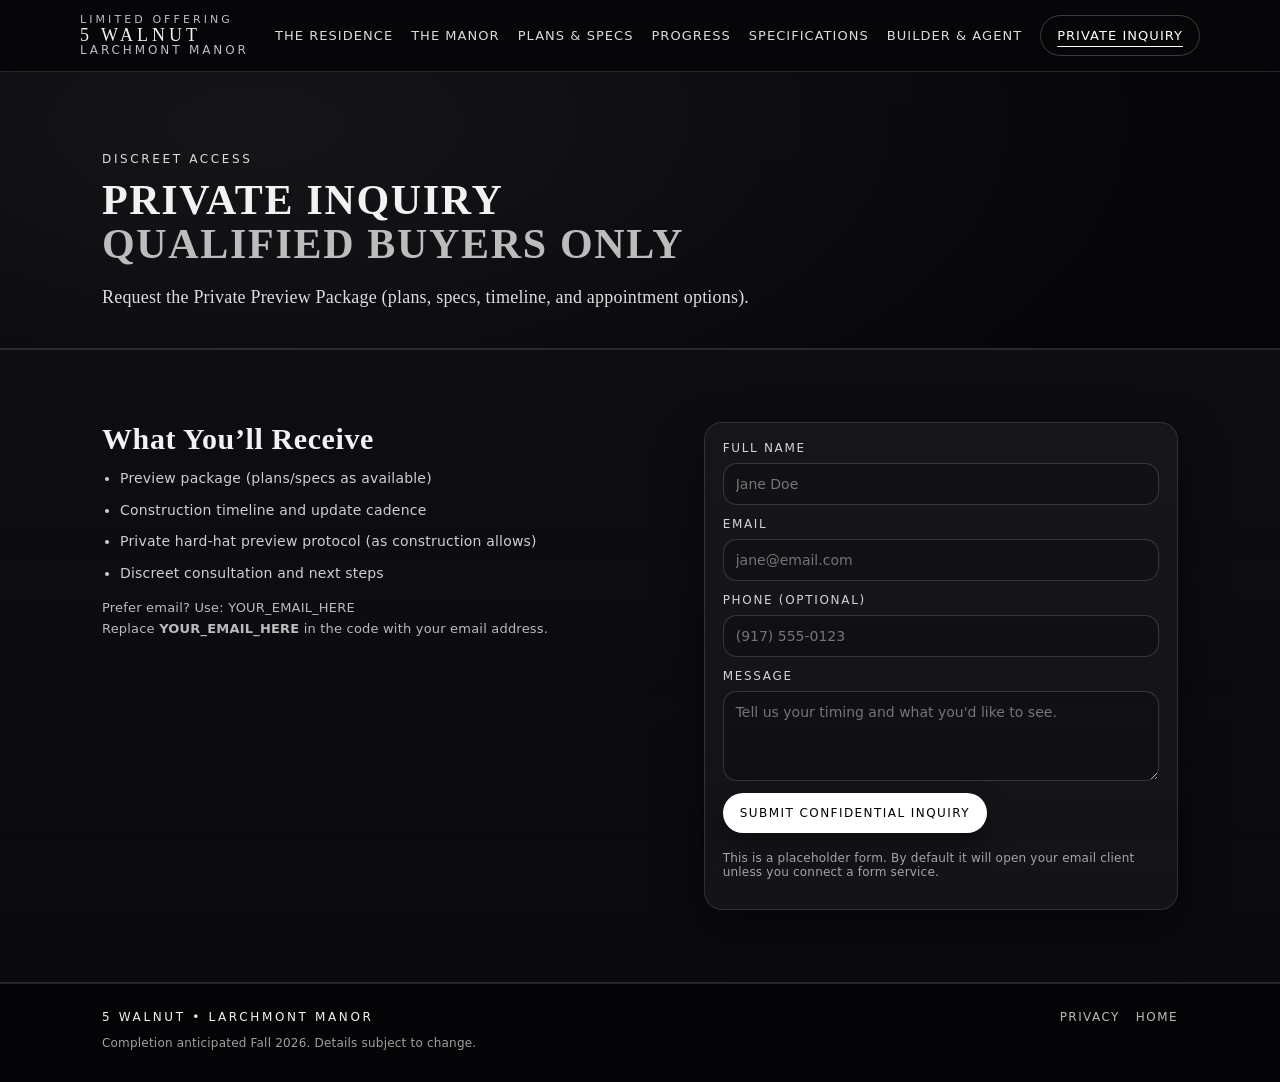
==== inquire.html @ 37d1fdce "Added 5 Walnut Files." ====
<!doctype html>
<html lang="en">
<head>
  <meta charset="utf-8" />
  <meta name="viewport" content="width=device-width, initial-scale=1" />
  <title>Private Inquiry | 5 Walnut | Larchmont Manor</title>
  <meta name="description" content="Request the private preview package for 5 Walnut. Discreet inquiry for qualified buyers." />
  <link rel="icon" href="assets/img/favicon.png" />
  <link rel="stylesheet" href="assets/css/styles.css" />
</head>
<body>
<header class="header">
  <div class="container nav">
    <a class="brand" href="index.html">
      <span class="brand__kicker">Limited Offering</span>
      <span class="brand__name">5 WALNUT</span>
      <span class="brand__sub">Larchmont Manor</span>
    </a>
    <button class="nav__toggle" aria-label="Open menu" aria-expanded="false"><span></span><span></span><span></span></button>
    <nav class="nav__links" aria-label="Primary">
      <a href="residence.html">The Residence</a>
      <a href="larchmont-manor.html">The Manor</a>
      <a href="plans.html">Plans & Specs</a>
      <a href="progress.html">Progress</a>
      <a href="specifications.html">Specifications</a>
      <a href="team.html">Builder & Agent</a>	  
      <a class="is-active btn btn--ghost" href="inquire.html">Private Inquiry</a>
    </nav>
  </div>
</header>

<main id="main">
  <section class="pagehero">
    <div class="container">
      <p class="eyebrow">Discreet Access</p>
      <h1>PRIVATE INQUIRY<br><span class="muted">QUALIFIED BUYERS ONLY</span></h1>
      <p class="lead">
        Request the Private Preview Package (plans, specs, timeline, and appointment options).
      </p>
    </div>
  </section>

  <section class="section section--dark">
    <div class="container grid grid--2">
      <div>
        <h2>What You’ll Receive</h2>
        <ul class="bullets">
          <li>Preview package (plans/specs as available)</li>
          <li>Construction timeline and update cadence</li>
          <li>Private hard-hat preview protocol (as construction allows)</li>
          <li>Discreet consultation and next steps</li>
        </ul>

        <p class="subtle">
          Prefer email? Use: <a class="link" href="mailto:YOUR_EMAIL_HERE?subject=5%20Walnut%20Private%20Preview%20Request">YOUR_EMAIL_HERE</a>
          <br/>Replace <strong>YOUR_EMAIL_HERE</strong> in the code with your email address.
        </p>
      </div>

      <div class="formcard">
        <!-- Placeholder form. Option A (simple): mailto. Option B: Formspree/other endpoint. -->
        <form class="form" id="inquiryForm">
          <label>
            Full Name
            <input required name="name" type="text" placeholder="Jane Doe" />
          </label>

          <label>
            Email
            <input required name="email" type="email" placeholder="jane@email.com" />
          </label>

          <label>
            Phone (optional)
            <input name="phone" type="tel" placeholder="(917) 555-0123" />
          </label>

          <label>
            Message
            <textarea name="message" rows="4" placeholder="Tell us your timing and what you'd like to see."></textarea>
          </label>

          <button class="btn" type="submit">Submit Confidential Inquiry</button>

          <p class="fineprint">
            This is a placeholder form. By default it will open your email client unless you connect a form service.
          </p>
        </form>
      </div>
    </div>
  </section>
</main>

<footer class="footer">
  <div class="container footer__grid">
    <div>
      <div class="footer__brand">5 WALNUT • LARCHMONT MANOR</div>
      <div class="footer__fine">Completion anticipated Fall 2026. Details subject to change.</div>
    </div>
    <div class="footer__links">
      <a href="privacy.html">Privacy</a>
      <a href="index.html">Home</a>
    </div>
  </div>
</footer>

<script src="assets/js/main.js"></script>
</body>
</html>
---- assets/css/styles.css ----
:root{
  --bg:#07070a;
  --bg2:#0d0d12;
  --fg:#f2f2f2;
  --muted:#bdbdc7;
  --line:rgba(255,255,255,.12);
  --glass:rgba(255,255,255,.06);
  --accent:#ffffff;
  --max:1120px;
  --radius:18px;
  --shadow:0 18px 50px rgba(0,0,0,.45);
}

*{box-sizing:border-box}
html,body{height:100%}
body{
  margin:0;
  font-family: ui-serif, "Georgia", "Times New Roman", serif;
  background:linear-gradient(180deg,var(--bg), #06060a 55%, #05050a);
  color:var(--fg);
  letter-spacing:.2px;
}

a{color:inherit;text-decoration:none}
img{max-width:100%;display:block}
.skip{position:absolute;left:-999px;top:auto;width:1px;height:1px;overflow:hidden}
.skip:focus{left:16px;top:16px;width:auto;height:auto;background:#fff;color:#000;padding:10px;border-radius:10px;z-index:99}

.container{max-width:var(--max);margin:0 auto;padding:0 22px}
.header{
  position:sticky;top:0;z-index:50;
  background:rgba(7,7,10,.66);
  backdrop-filter: blur(10px);
  border-bottom:1px solid var(--line);
}
.nav{display:flex;align-items:center;justify-content:space-between;gap:18px;padding:14px 0}
.brand{display:grid;line-height:1.05}
.brand__kicker{font-family: ui-sans-serif, system-ui, -apple-system, Segoe UI, Roboto, Arial; font-size:11px; letter-spacing:.28em; text-transform:uppercase; color:var(--muted)}
.brand__name{font-size:18px; letter-spacing:.22em; text-transform:uppercase}
.brand__sub{font-family: ui-sans-serif, system-ui, -apple-system, Segoe UI, Roboto, Arial; font-size:12px; letter-spacing:.24em; text-transform:uppercase; color:var(--muted)}

.nav__links{display:flex;align-items:center;gap:18px}
.nav__links a{font-family: ui-sans-serif, system-ui, -apple-system, Segoe UI, Roboto, Arial; font-size:13px; letter-spacing:.08em; text-transform:uppercase; color:rgba(255,255,255,.86)}
.nav__links a:hover{color:#fff}
.nav__links .is-active{color:#fff;text-decoration:underline;text-underline-offset:6px}

.nav__toggle{
  display:none;background:transparent;border:0;color:#fff;padding:10px;border-radius:12px
}
.nav__toggle span{display:block;width:24px;height:2px;background:#fff;margin:5px 0;border-radius:2px}

.btn{
  display:inline-flex;align-items:center;justify-content:center;gap:10px;
  padding:12px 16px;border-radius:999px;
  border:1px solid rgba(255,255,255,.22);
  background:#fff;color:#000;
  font-family: ui-sans-serif, system-ui, -apple-system, Segoe UI, Roboto, Arial;
  font-size:12px; letter-spacing:.12em; text-transform:uppercase;
  box-shadow:0 10px 24px rgba(0,0,0,.35);
}
.btn:hover{transform:translateY(-1px)}
.btn--ghost{background:transparent;color:#fff;border-color:rgba(255,255,255,.22);box-shadow:none}
.btn--ghost:hover{background:rgba(255,255,255,.06)}

.hero{position:relative;min-height:86vh;display:grid;align-items:end}
.hero__media{position:absolute;inset:0}
.hero__slider{height:100%;width:100%}
.hero__slider img{
  position:absolute;inset:0;height:100%;width:100%;object-fit:cover;
  opacity:0;transition:opacity 1.2s ease;
  filter:saturate(.95) contrast(1.02) brightness(.85);
}
.hero__slider img.is-on{opacity:1}
.hero__overlay{
  position:absolute;inset:0;
  background: radial-gradient(1200px 600px at 30% 70%, rgba(0,0,0,.25), rgba(0,0,0,.72) 55%, rgba(0,0,0,.88));
}
.hero__content{position:relative;padding:88px 0 40px}
.eyebrow{
  font-family: ui-sans-serif, system-ui, -apple-system, Segoe UI, Roboto, Arial;
  letter-spacing:.22em;text-transform:uppercase;font-size:12px;color:rgba(255,255,255,.85)
}
h1{margin:10px 0 12px;font-size:42px;letter-spacing:.04em;line-height:1.05}
.muted{color:rgba(255,255,255,.72)}
.lead{max-width:780px;color:rgba(255,255,255,.86);font-size:18px;line-height:1.55}
.hero__cta{display:flex;flex-wrap:wrap;gap:12px;margin:18px 0 18px}
.hero__meta{display:flex;flex-wrap:wrap;gap:10px;margin-top:10px}
.pill{
  border:1px solid rgba(255,255,255,.18);
  background:rgba(0,0,0,.22);
  padding:8px 12px;border-radius:999px;
  font-family: ui-sans-serif, system-ui, -apple-system, Segoe UI, Roboto, Arial;
  font-size:11px;letter-spacing:.16em;text-transform:uppercase;color:rgba(255,255,255,.86)
}
.fineprint{font-family: ui-sans-serif, system-ui; font-size:12px;color:rgba(255,255,255,.62);margin-top:18px}

.section{padding:72px 0;background:transparent}
.section--dark{background:linear-gradient(180deg, var(--bg2), rgba(13,13,18,.55)); border-top:1px solid var(--line); border-bottom:1px solid var(--line)}
.section__head{max-width:780px;margin-bottom:24px}
h2{font-size:30px;margin:0 0 10px;letter-spacing:.02em}
.sub{color:rgba(255,255,255,.78);font-size:16px;line-height:1.6}
.subtle{color:rgba(255,255,255,.72);font-family: ui-sans-serif, system-ui; font-size:13px;line-height:1.6}

.grid{display:grid;gap:22px}
.grid--2{grid-template-columns:1.1fr .9fr}
.grid--3{grid-template-columns:repeat(3,1fr)}
.tight{gap:14px}
.row{margin-top:14px}
.center{margin-top:26px;display:flex;justify-content:center}

.card{
  background:rgba(255,255,255,.04);
  border:1px solid rgba(255,255,255,.12);
  border-radius:var(--radius);
  overflow:hidden;
  box-shadow:var(--shadow);
}
.card--image img{height:100%;width:100%;object-fit:cover;min-height:360px;filter:contrast(1.02) brightness(.92)}
.card__caption{padding:14px 16px;border-top:1px solid rgba(255,255,255,.10)}
.kicker{
  font-family: ui-sans-serif, system-ui;
  font-size:11px;letter-spacing:.22em;text-transform:uppercase;color:rgba(255,255,255,.78)
}
.caption{font-family: ui-sans-serif, system-ui;font-size:13px;color:rgba(255,255,255,.78);margin-top:6px}

.tile{
  border-radius:var(--radius);
  overflow:hidden;
  border:1px solid rgba(255,255,255,.12);
  background:rgba(255,255,255,.04);
}
.tile img{height:210px;width:100%;object-fit:cover;filter:brightness(.92) contrast(1.03)}
.tile h3{margin:12px 14px 6px;font-size:18px}
.tile p{margin:0 14px 16px;color:rgba(255,255,255,.78);font-family: ui-sans-serif, system-ui;font-size:14px;line-height:1.55}

.callout{
  margin-top:18px;padding:14px 16px;border-radius:var(--radius);
  border:1px solid rgba(255,255,255,.14);
  background:rgba(255,255,255,.05);
}
.callout__label{
  display:inline-block;margin-bottom:8px;
  font-family: ui-sans-serif, system-ui;
  font-size:11px;letter-spacing:.22em;text-transform:uppercase;color:rgba(255,255,255,.85)
}

.quote{
  border:1px solid rgba(255,255,255,.12);
  border-radius:var(--radius);
  padding:22px;
  background:rgba(255,255,255,.04);
  box-shadow:var(--shadow);
}
.quote p{margin:0;font-size:18px;line-height:1.6;color:rgba(255,255,255,.88)}
.quote__byline{margin-top:12px;font-family: ui-sans-serif, system-ui;font-size:12px;letter-spacing:.18em;text-transform:uppercase;color:rgba(255,255,255,.70)}

.pagehero{
  padding:68px 0 18px;
  border-bottom:1px solid var(--line);
  background:radial-gradient(900px 420px at 20% 20%, rgba(255,255,255,.06), rgba(0,0,0,0));
}

.mini{
  border-radius:16px;overflow:hidden;border:1px solid rgba(255,255,255,.12);
  background:rgba(255,255,255,.03)
}
.mini img{height:180px;width:100%;object-fit:cover;filter:brightness(.92)}
.mini__cap{padding:10px 12px;font-family: ui-sans-serif, system-ui;font-size:12px;color:rgba(255,255,255,.78);letter-spacing:.06em}

.bullets{margin:12px 0 0 0;padding-left:18px}
.bullets li{margin:10px 0;color:rgba(255,255,255,.80);font-family: ui-sans-serif, system-ui;font-size:14px;line-height:1.55}

.cta{
  display:flex;align-items:center;justify-content:space-between;gap:16px;
  background:rgba(255,255,255,.04);
  border:1px solid rgba(255,255,255,.12);
  border-radius:var(--radius);
  padding:22px;
}

.timeline{margin-top:14px;display:grid;gap:12px}
.timeline__item{display:grid;grid-template-columns:16px 1fr;gap:12px;align-items:start}
.timeline__dot{
  width:12px;height:12px;border-radius:50%;
  border:1px solid rgba(255,255,255,.30);
  margin-top:5px;background:rgba(255,255,255,.06)
}
.timeline__dot.is-done{background:#fff}
.timeline__dot.is-now{background:rgba(255,255,255,.5)}
.timeline__title{font-family: ui-sans-serif, system-ui; font-size:12px; letter-spacing:.18em; text-transform:uppercase}
.timeline__text{font-family: ui-sans-serif, system-ui; font-size:14px; color:rgba(255,255,255,.78); margin-top:4px}

.formcard{
  border-radius:var(--radius);
  border:1px solid rgba(255,255,255,.12);
  background:rgba(255,255,255,.04);
  padding:18px;
  box-shadow:var(--shadow);
}
.form label{display:grid;gap:8px;margin-bottom:12px;font-family: ui-sans-serif, system-ui;font-size:12px;letter-spacing:.14em;text-transform:uppercase;color:rgba(255,255,255,.82)}
.form input,.form textarea{
  width:100%;
  padding:12px 12px;
  border-radius:14px;
  border:1px solid rgba(255,255,255,.16);
  background:rgba(0,0,0,.18);
  color:#fff;
  font-family: ui-sans-serif, system-ui;
  font-size:14px;
}
.form input:focus,.form textarea:focus{outline:2px solid rgba(255,255,255,.30);outline-offset:2px}

.prose{max-width:820px}
.prose h2{margin-top:26px}

.footer{
  border-top:1px solid var(--line);
  padding:26px 0 30px;
  background:rgba(0,0,0,.32);
}
.footer__grid{display:flex;align-items:flex-start;justify-content:space-between;gap:18px}
.footer__brand{font-family: ui-sans-serif, system-ui;font-size:12px;letter-spacing:.22em;text-transform:uppercase}
.footer__fine{margin-top:10px;color:rgba(255,255,255,.62);font-family: ui-sans-serif, system-ui;font-size:12px;line-height:1.5}
.footer__links{display:flex;gap:16px;font-family: ui-sans-serif, system-ui;font-size:12px;letter-spacing:.12em;text-transform:uppercase;color:rgba(255,255,255,.72)}
.footer__links a:hover{color:#fff}

@media (max-width: 980px){
  .grid--2{grid-template-columns:1fr}
  .grid--3{grid-template-columns:1fr}
  h1{font-size:34px}
  .nav__toggle{display:block}
  .nav__links{
    position:absolute;right:22px;top:64px;
    display:none;flex-direction:column;align-items:stretch;gap:10px;
    background:rgba(7,7,10,.95);border:1px solid rgba(255,255,255,.16);
    padding:14px;border-radius:18px;min-width:240px;
    box-shadow:var(--shadow)
  }
  .nav__links.is-open{display:flex}
  .cta{flex-direction:column;align-items:flex-start}
}

/* Specs page */
.specgrid{
  display:grid;
  grid-template-columns:repeat(2,1fr);
  gap:18px;
}
.speccard{
  border-radius:var(--radius);
  border:1px solid rgba(255,255,255,.12);
  background:rgba(255,255,255,.04);
  padding:18px;
}
.speccard h2{font-size:20px;margin:0 0 10px}
@media (max-width: 980px){
  .specgrid{grid-template-columns:1fr}
}

/* Builder logo card — tighter, more refined */
.card--logo{
  display:flex;
  align-items:center;
  justify-content:center;
  padding:22px 28px;           /* ↓ reduced padding */
  background:rgba(255,255,255,.02);
  border:1px solid rgba(255,255,255,.06);  /* ↓ softer border */
  border-radius:5px;          /* slightly smaller radius */
  box-shadow:0 8px 24px rgba(0,0,0,.35);
  min-height:5px;            /* ↓ MUCH smaller than before */
}

.card--logo img{
  width:100%;
  max-width:420px;             /* ↓ slightly smaller logo */
  height:auto;
  object-fit:contain;
}

.card--image {
  background: transparent; /* remove heavy background */
  border: 1px solid rgba(255,255,255,.08);
  border-radius: 18px;
  overflow: hidden;
  box-shadow: 0 10px 30px rgba(0,0,0,.4);
}

.card--image img {
  width: 100%;
  max-height: 480px;
  object-fit: cover;
  display: block;
}

/* Elegant text-based builder mark */
.builder-mark{
  padding: 40px 0 30px 0;
  border-bottom: 1px solid rgba(255,255,255,.08);
  margin-bottom: 28px;
}

.builder-mark__kicker{
  font-size: 14px;
  letter-spacing: 3px;
  text-transform: uppercase;
  color: rgba(255,255,255,.6);
  margin-bottom: 6px;
}

.builder-mark__name{
  font-size: 28px;
  font-weight: 500;
  letter-spacing: 1px;
  margin: 0;
}

.team-grid { align-items: start; }
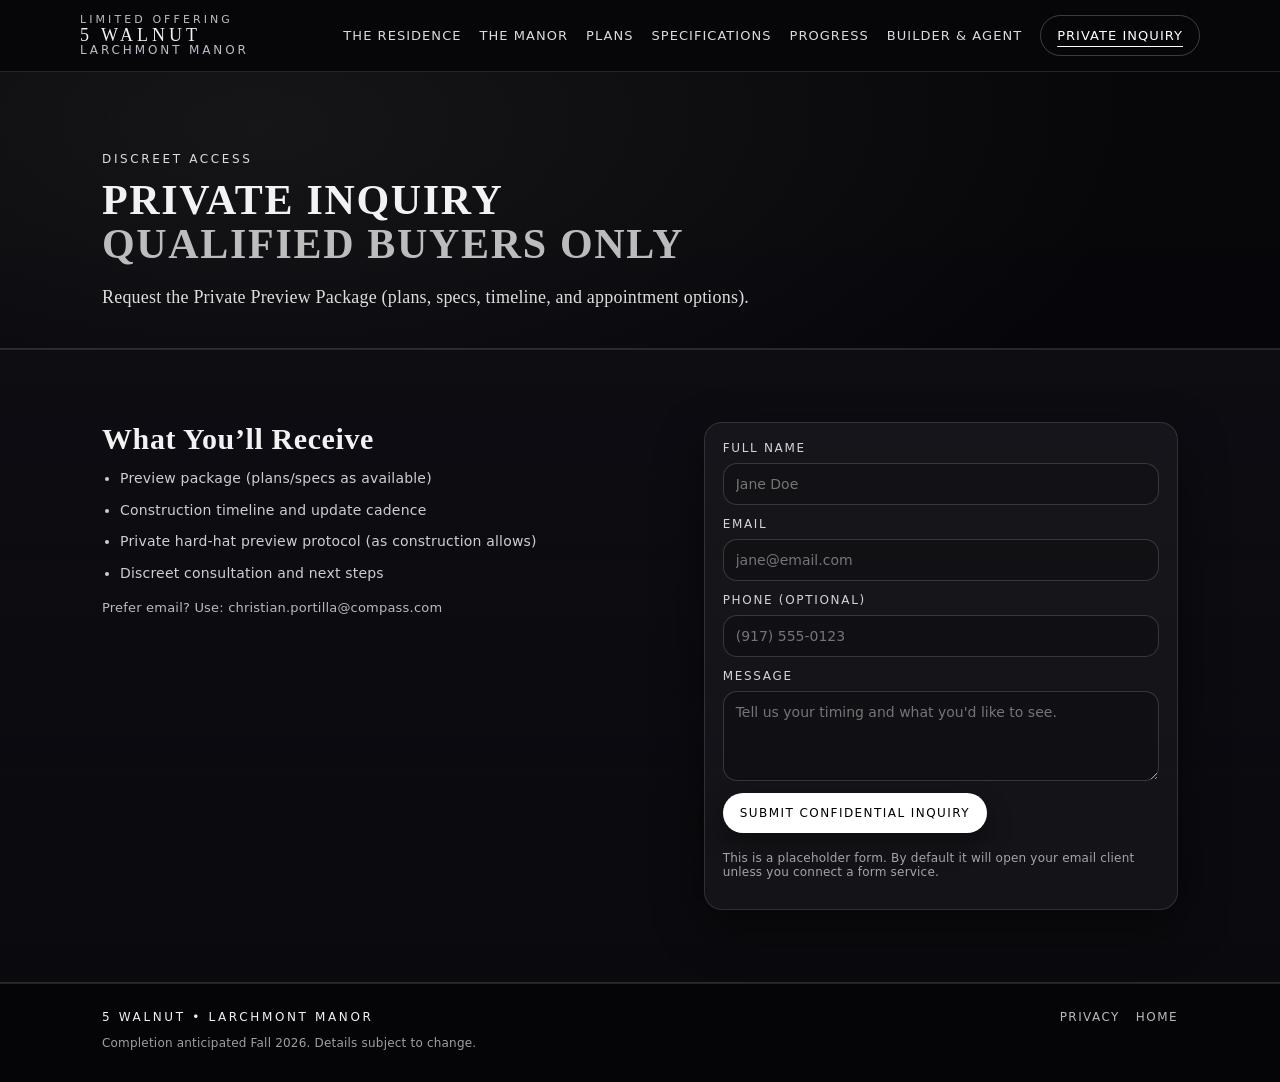
==== commit 4d1c6ad2: "Updated files to latest version." ====
--- a/inquire.html
+++ b/inquire.html
@@ -20,9 +20,9 @@
     <nav class="nav__links" aria-label="Primary">
       <a href="residence.html">The Residence</a>
       <a href="larchmont-manor.html">The Manor</a>
-      <a href="plans.html">Plans & Specs</a>
+      <a href="plans.html">Plans</a>
+      <a href="specifications.html">Specifications</a>
       <a href="progress.html">Progress</a>
-      <a href="specifications.html">Specifications</a>
       <a href="team.html">Builder & Agent</a>	  
       <a class="is-active btn btn--ghost" href="inquire.html">Private Inquiry</a>
     </nav>
@@ -52,8 +52,7 @@
         </ul>
 
         <p class="subtle">
-          Prefer email? Use: <a class="link" href="mailto:YOUR_EMAIL_HERE?subject=5%20Walnut%20Private%20Preview%20Request">YOUR_EMAIL_HERE</a>
-          <br/>Replace <strong>YOUR_EMAIL_HERE</strong> in the code with your email address.
+          Prefer email? Use: <a class="link" href="mailto:christian.portilla+5walnut@compass.com?subject=5%20Walnut%20Private%20Preview%20Request">christian.portilla@compass.com</a>
         </p>
       </div>
 
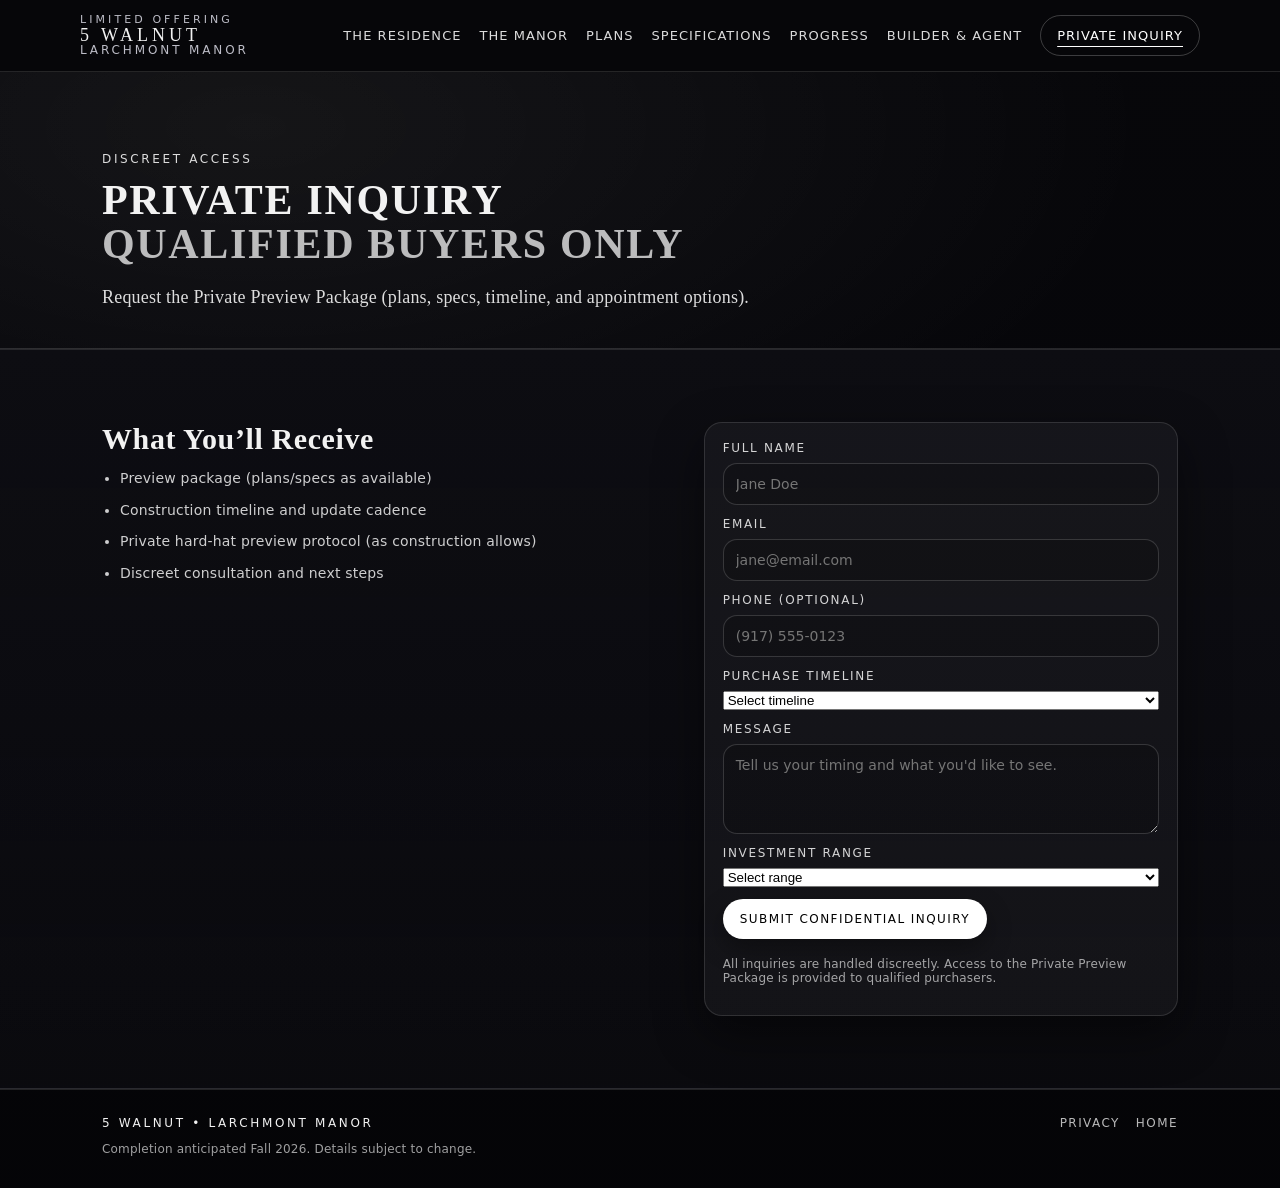
==== commit 704a4a1f: "Added secure form." ====
--- a/inquire.html
+++ b/inquire.html
@@ -50,41 +50,68 @@
           <li>Private hard-hat preview protocol (as construction allows)</li>
           <li>Discreet consultation and next steps</li>
         </ul>
-
-        <p class="subtle">
-          Prefer email? Use: <a class="link" href="mailto:christian.portilla+5walnut@compass.com?subject=5%20Walnut%20Private%20Preview%20Request">christian.portilla@compass.com</a>
-        </p>
       </div>
 
       <div class="formcard">
-        <!-- Placeholder form. Option A (simple): mailto. Option B: Formspree/other endpoint. -->
-        <form class="form" id="inquiryForm">
-          <label>
-            Full Name
-            <input required name="name" type="text" placeholder="Jane Doe" />
-          </label>
+<form class="form" action="https://formspree.io/f/xzdakdzj" method="POST">
 
-          <label>
-            Email
-            <input required name="email" type="email" placeholder="jane@email.com" />
-          </label>
+  <!-- Honeypot (anti-spam) -->
+  <input type="text" name="_gotcha" style="display:none" tabindex="-1" autocomplete="off">
 
-          <label>
-            Phone (optional)
-            <input name="phone" type="tel" placeholder="(917) 555-0123" />
-          </label>
+  <!-- Custom subject line -->
+  <input type="hidden" name="_subject" value="5 Walnut Ave — Private Inquiry">
 
-          <label>
-            Message
-            <textarea name="message" rows="4" placeholder="Tell us your timing and what you'd like to see."></textarea>
-          </label>
+  <!-- Redirect after submission -->
+  <input type="hidden" name="_redirect" value="https://www.5walnutave.com/thank-you.html">
 
-          <button class="btn" type="submit">Submit Confidential Inquiry</button>
+  <label>
+    Full Name
+    <input required name="name" type="text" placeholder="Jane Doe" />
+  </label>
 
-          <p class="fineprint">
-            This is a placeholder form. By default it will open your email client unless you connect a form service.
-          </p>
-        </form>
+  <label>
+    Email
+    <input required name="email" type="email" placeholder="jane@email.com" />
+  </label>
+
+  <label>
+    Phone (optional)
+    <input name="phone" type="tel" placeholder="(917) 555-0123" />
+  </label>
+
+  <label>
+    Purchase Timeline
+    <select name="timeline" required>
+      <option value="" disabled selected>Select timeline</option>
+      <option>0–3 months</option>
+      <option>3–6 months</option>
+      <option>6–12 months</option>
+      <option>12+ months</option>
+    </select>
+  </label>
+
+  <label>
+    Message
+    <textarea name="message" rows="4" placeholder="Tell us your timing and what you'd like to see." required></textarea>
+  </label>
+  
+<label>
+  Investment Range
+  <select name="budget_range" required>
+    <option value="" disabled selected>Select range</option>
+    <option>$5M–$6M</option>
+    <option>$6M–$7M</option>
+    <option>$7M+</option>
+  </select>
+</label>
+
+  <button class="btn" type="submit">Submit Confidential Inquiry</button>
+
+  <p class="fineprint">
+    All inquiries are handled discreetly. Access to the Private Preview Package is provided to qualified purchasers.
+  </p>
+</form>        
+    </div>
       </div>
     </div>
   </section>
